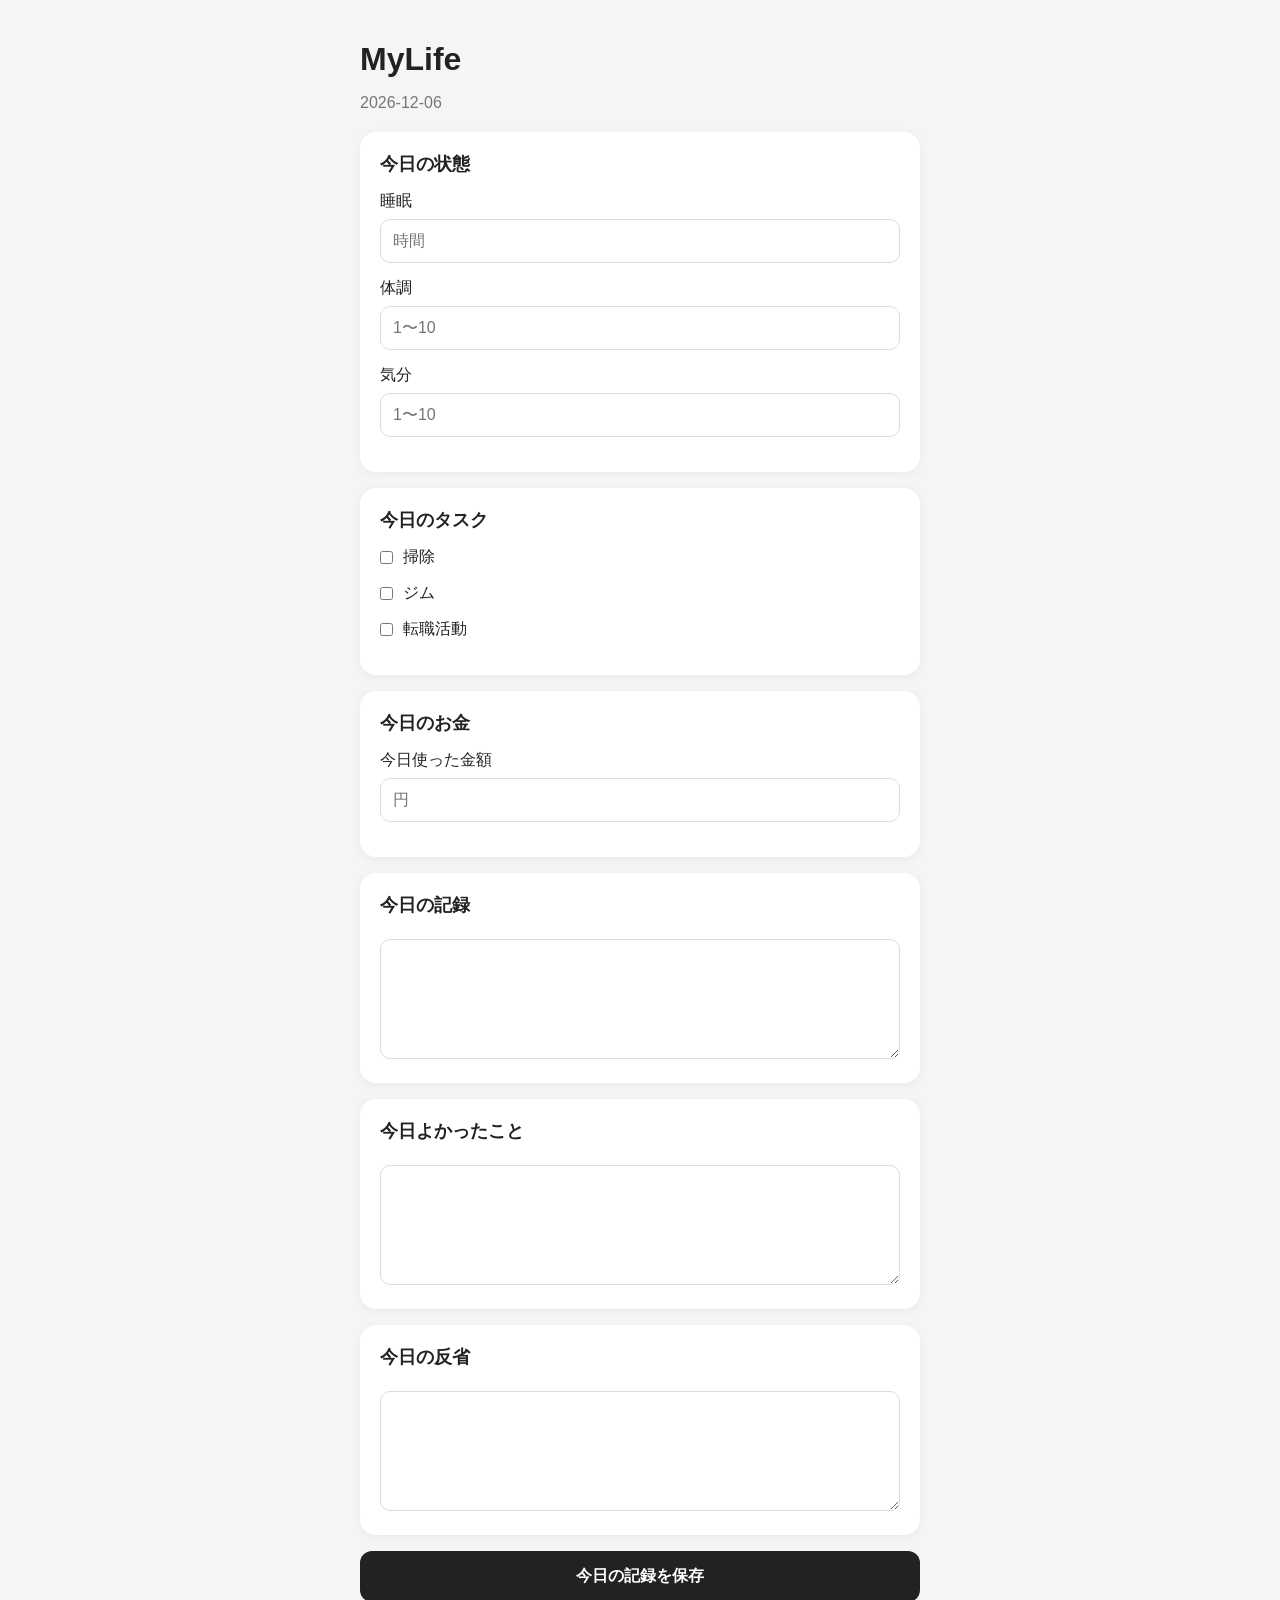
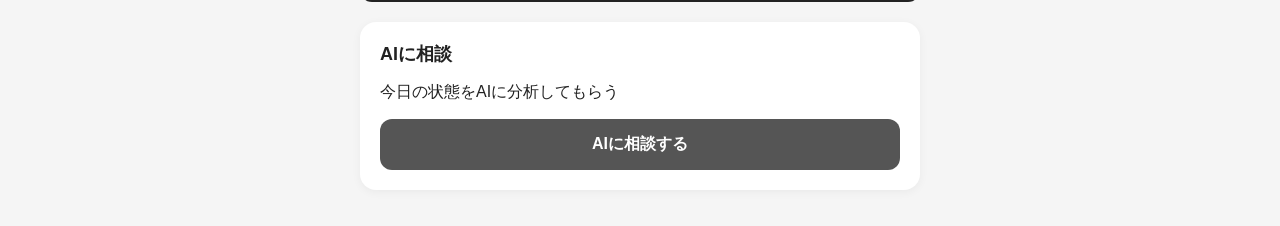
==== index.html @ cd532deb "Add MyLife mobile interface" ====
<!DOCTYPE html>
<html lang="ja">
<head>
    <meta charset="UTF-8">
    <meta name="viewport" content="width=device-width, initial-scale=1.0">

    <title>MyLife</title>

    <link rel="stylesheet" href="style.css">
</head>

<body>

<div class="app">

    <header>
        <h1>MyLife</h1>
        <p id="today"></p>
    </header>


    <!-- 今日の状態 -->

    <section class="card">

        <h2>今日の状態</h2>

        <label>
            睡眠
            <input type="number" id="sleep" placeholder="時間">
        </label>

        <label>
            体調
            <input type="number" id="condition" min="1" max="10" placeholder="1〜10">
        </label>

        <label>
            気分
            <input type="number" id="mood" min="1" max="10" placeholder="1〜10">
        </label>

    </section>


    <!-- 今日のタスク -->

    <section class="card">

        <h2>今日のタスク</h2>

        <div id="tasks">

            <label class="task">
                <input type="checkbox">
                <span>掃除</span>
            </label>

            <label class="task">
                <input type="checkbox">
                <span>ジム</span>
            </label>

            <label class="task">
                <input type="checkbox">
                <span>転職活動</span>
            </label>

        </div>

    </section>


    <!-- お金 -->

    <section class="card">

        <h2>今日のお金</h2>

        <label>
            今日使った金額
            <input type="number" id="money" placeholder="円">
        </label>

    </section>


    <!-- 日記 -->

    <section class="card">

        <h2>今日の記録</h2>

        <textarea
            id="diary"
            placeholder="今日あったこと、考えたことなど">
        </textarea>

    </section>


    <!-- 良かったこと -->

    <section class="card">

        <h2>今日よかったこと</h2>

        <textarea
            id="good"
            placeholder="今日よかったこと">
        </textarea>

    </section>


    <!-- 反省 -->

    <section class="card">

        <h2>今日の反省</h2>

        <textarea
            id="reflection"
            placeholder="改善したいこと">
        </textarea>

    </section>


    <button id="saveButton">
        今日の記録を保存
    </button>


    <section class="card ai-card">

        <h2>AIに相談</h2>

        <p>
            今日の状態をAIに分析してもらう
        </p>

        <button id="aiButton">
            AIに相談する
        </button>

    </section>

</div>


<script src="app.js"></script>

</body>
</html>
---- style.css ----
* {
    box-sizing: border-box;
}

body {
    margin: 0;
    font-family:
        -apple-system,
        BlinkMacSystemFont,
        "Segoe UI",
        sans-serif;

    background: #f5f5f5;
    color: #222;
}

.app {
    max-width: 600px;
    margin: auto;
    padding: 20px;
}

header {
    margin-bottom: 20px;
}

header h1 {
    margin-bottom: 5px;
}

header p {
    color: #777;
}

.card {
    background: white;
    border-radius: 16px;
    padding: 20px;
    margin-bottom: 16px;

    box-shadow:
        0 2px 10px rgba(0,0,0,0.05);
}

.card h2 {
    margin-top: 0;
    font-size: 18px;
}

label {
    display: block;
    margin-bottom: 15px;
}

input,
textarea {
    width: 100%;

    margin-top: 7px;

    padding: 12px;

    border: 1px solid #ddd;
    border-radius: 10px;

    font-size: 16px;
}

textarea {
    min-height: 120px;
    resize: vertical;
}

.task {
    display: flex;
    align-items: center;
    gap: 10px;
}

.task input {
    width: auto;
    margin: 0;
}

button {
    width: 100%;

    padding: 15px;

    border: none;
    border-radius: 12px;

    font-size: 16px;
    font-weight: bold;

    cursor: pointer;

    background: #222;
    color: white;
}

.ai-card {
    margin-top: 20px;
}

#aiButton {
    background: #555;
}
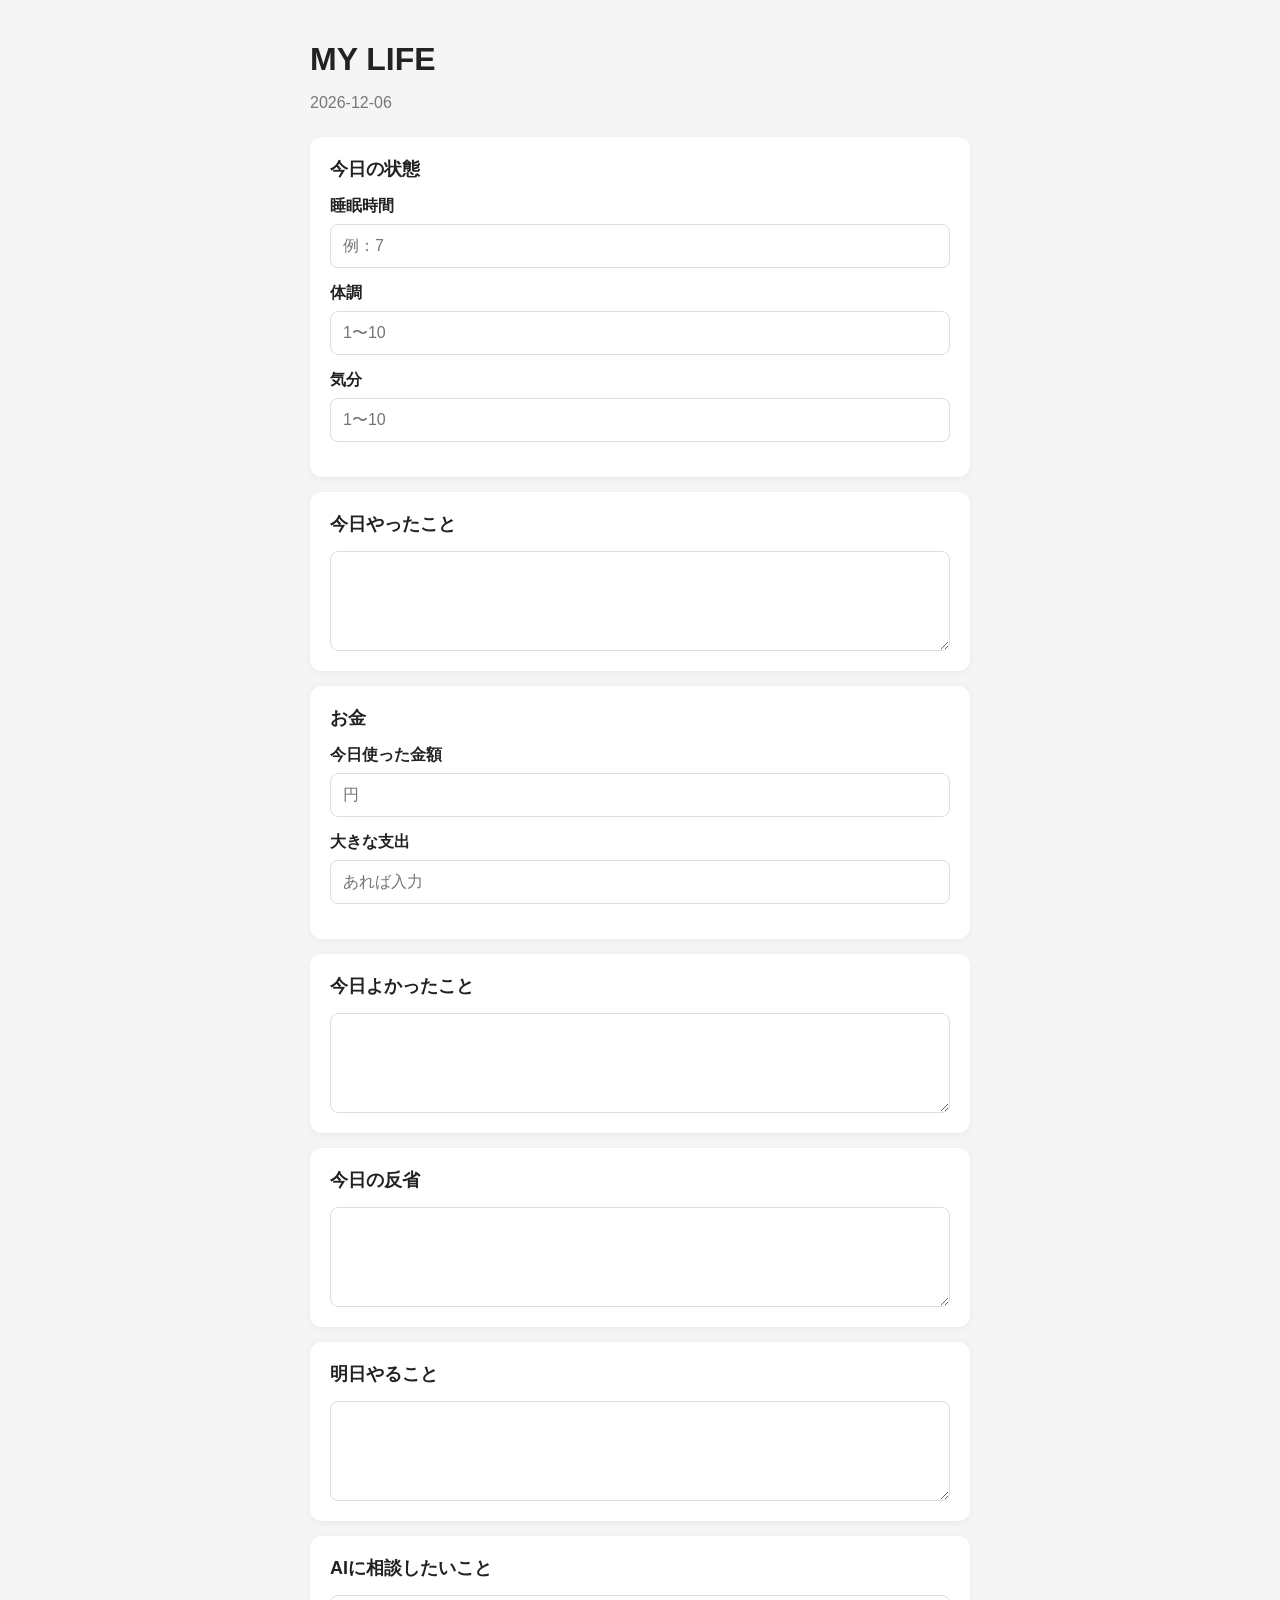
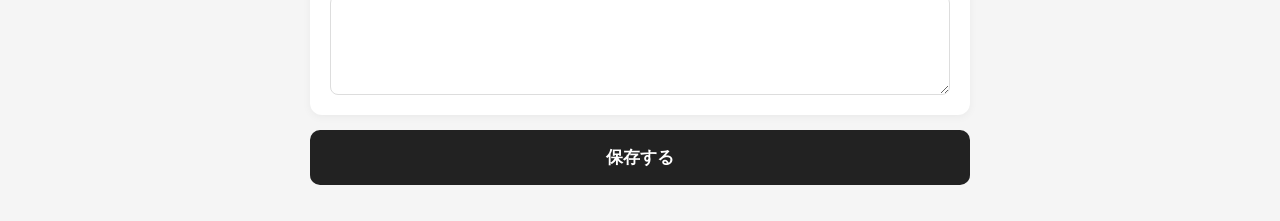
==== commit f4c83828: "Add MyLife mobile interface" ====
--- a/index.html
+++ b/index.html
@@ -4,152 +4,118 @@
     <meta charset="UTF-8">
     <meta name="viewport" content="width=device-width, initial-scale=1.0">
 
-    <title>MyLife</title>
+    <title>MY LIFE</title>
 
     <link rel="stylesheet" href="style.css">
 </head>
 
 <body>
 
-<div class="app">
+<div class="container">
 
     <header>
-        <h1>MyLife</h1>
+        <h1>MY LIFE</h1>
         <p id="today"></p>
     </header>
 
+    <main>
 
-    <!-- 今日の状態 -->
+        <section class="card">
+            <h2>今日の状態</h2>
 
-    <section class="card">
+            <label>
+                睡眠時間
+                <input type="number" id="sleep" min="0" max="24" step="0.5" placeholder="例：7">
+            </label>
 
-        <h2>今日の状態</h2>
+            <label>
+                体調
+                <input type="number" id="health" min="1" max="10" placeholder="1〜10">
+            </label>
 
-        <label>
-            睡眠
-            <input type="number" id="sleep" placeholder="時間">
-        </label>
-
-        <label>
-            体調
-            <input type="number" id="condition" min="1" max="10" placeholder="1〜10">
-        </label>
-
-        <label>
-            気分
-            <input type="number" id="mood" min="1" max="10" placeholder="1〜10">
-        </label>
-
-    </section>
+            <label>
+                気分
+                <input type="number" id="mood" min="1" max="10" placeholder="1〜10">
+            </label>
+        </section>
 
 
-    <!-- 今日のタスク -->
+        <section class="card">
+            <h2>今日やったこと</h2>
 
-    <section class="card">
+            <textarea
+                id="done"
+                placeholder="今日やったことを書いてください">
+            </textarea>
+        </section>
 
-        <h2>今日のタスク</h2>
 
-        <div id="tasks">
+        <section class="card">
+            <h2>お金</h2>
 
-            <label class="task">
-                <input type="checkbox">
-                <span>掃除</span>
+            <label>
+                今日使った金額
+                <input type="number" id="money" min="0" placeholder="円">
             </label>
 
-            <label class="task">
-                <input type="checkbox">
-                <span>ジム</span>
+            <label>
+                大きな支出
+                <input type="text" id="bigExpense" placeholder="あれば入力">
             </label>
-
-            <label class="task">
-                <input type="checkbox">
-                <span>転職活動</span>
-            </label>
-
-        </div>
-
-    </section>
+        </section>
 
 
-    <!-- お金 -->
+        <section class="card">
+            <h2>今日よかったこと</h2>
 
-    <section class="card">
-
-        <h2>今日のお金</h2>
-
-        <label>
-            今日使った金額
-            <input type="number" id="money" placeholder="円">
-        </label>
-
-    </section>
+            <textarea
+                id="good"
+                placeholder="今日よかったこと">
+            </textarea>
+        </section>
 
 
-    <!-- 日記 -->
+        <section class="card">
+            <h2>今日の反省</h2>
 
-    <section class="card">
-
-        <h2>今日の記録</h2>
-
-        <textarea
-            id="diary"
-            placeholder="今日あったこと、考えたことなど">
-        </textarea>
-
-    </section>
+            <textarea
+                id="reflection"
+                placeholder="今日の反省">
+            </textarea>
+        </section>
 
 
-    <!-- 良かったこと -->
+        <section class="card">
+            <h2>明日やること</h2>
 
-    <section class="card">
-
-        <h2>今日よかったこと</h2>
-
-        <textarea
-            id="good"
-            placeholder="今日よかったこと">
-        </textarea>
-
-    </section>
+            <textarea
+                id="tomorrow"
+                placeholder="明日やること">
+            </textarea>
+        </section>
 
 
-    <!-- 反省 -->
+        <section class="card">
+            <h2>AIに相談したいこと</h2>
 
-    <section class="card">
-
-        <h2>今日の反省</h2>
-
-        <textarea
-            id="reflection"
-            placeholder="改善したいこと">
-        </textarea>
-
-    </section>
+            <textarea
+                id="aiQuestion"
+                placeholder="AIに相談したいこと">
+            </textarea>
+        </section>
 
 
-    <button id="saveButton">
-        今日の記録を保存
-    </button>
-
-
-    <section class="card ai-card">
-
-        <h2>AIに相談</h2>
-
-        <p>
-            今日の状態をAIに分析してもらう
-        </p>
-
-        <button id="aiButton">
-            AIに相談する
+        <button id="saveButton">
+            保存する
         </button>
 
-    </section>
+        <p id="status"></p>
+
+    </main>
 
 </div>
 
-
-<script src="app.js"></script>
+<script src="script.js"></script>
 
 </body>
 </html>
--- a/style.css
+++ b/style.css
@@ -4,24 +4,20 @@
 
 body {
     margin: 0;
-    font-family:
-        -apple-system,
-        BlinkMacSystemFont,
-        "Segoe UI",
-        sans-serif;
-
+    font-family: -apple-system, BlinkMacSystemFont, "Segoe UI", sans-serif;
     background: #f5f5f5;
     color: #222;
 }
 
-.app {
-    max-width: 600px;
-    margin: auto;
+.container {
+    width: 100%;
+    max-width: 700px;
+    margin: 0 auto;
     padding: 20px;
 }
 
 header {
-    margin-bottom: 20px;
+    margin-bottom: 25px;
 }
 
 header h1 {
@@ -34,75 +30,59 @@
 
 .card {
     background: white;
-    border-radius: 16px;
+    border-radius: 12px;
     padding: 20px;
-    margin-bottom: 16px;
-
-    box-shadow:
-        0 2px 10px rgba(0,0,0,0.05);
+    margin-bottom: 15px;
+    box-shadow: 0 2px 8px rgba(0,0,0,0.05);
 }
 
 .card h2 {
+    font-size: 18px;
     margin-top: 0;
-    font-size: 18px;
+    margin-bottom: 15px;
 }
 
 label {
     display: block;
     margin-bottom: 15px;
+    font-weight: 600;
 }
 
 input,
 textarea {
+    display: block;
     width: 100%;
-
     margin-top: 7px;
-
     padding: 12px;
-
     border: 1px solid #ddd;
-    border-radius: 10px;
-
+    border-radius: 8px;
     font-size: 16px;
+    font-family: inherit;
 }
 
 textarea {
-    min-height: 120px;
+    min-height: 100px;
     resize: vertical;
-}
-
-.task {
-    display: flex;
-    align-items: center;
-    gap: 10px;
-}
-
-.task input {
-    width: auto;
-    margin: 0;
 }
 
 button {
     width: 100%;
-
-    padding: 15px;
-
+    padding: 16px;
     border: none;
-    border-radius: 12px;
-
-    font-size: 16px;
-    font-weight: bold;
-
-    cursor: pointer;
-
+    border-radius: 10px;
     background: #222;
     color: white;
+    font-size: 17px;
+    font-weight: bold;
+    cursor: pointer;
 }
 
-.ai-card {
-    margin-top: 20px;
+button:active {
+    transform: scale(0.98);
 }
 
-#aiButton {
-    background: #555;
+#status {
+    text-align: center;
+    margin-top: 15px;
+    font-weight: bold;
 }
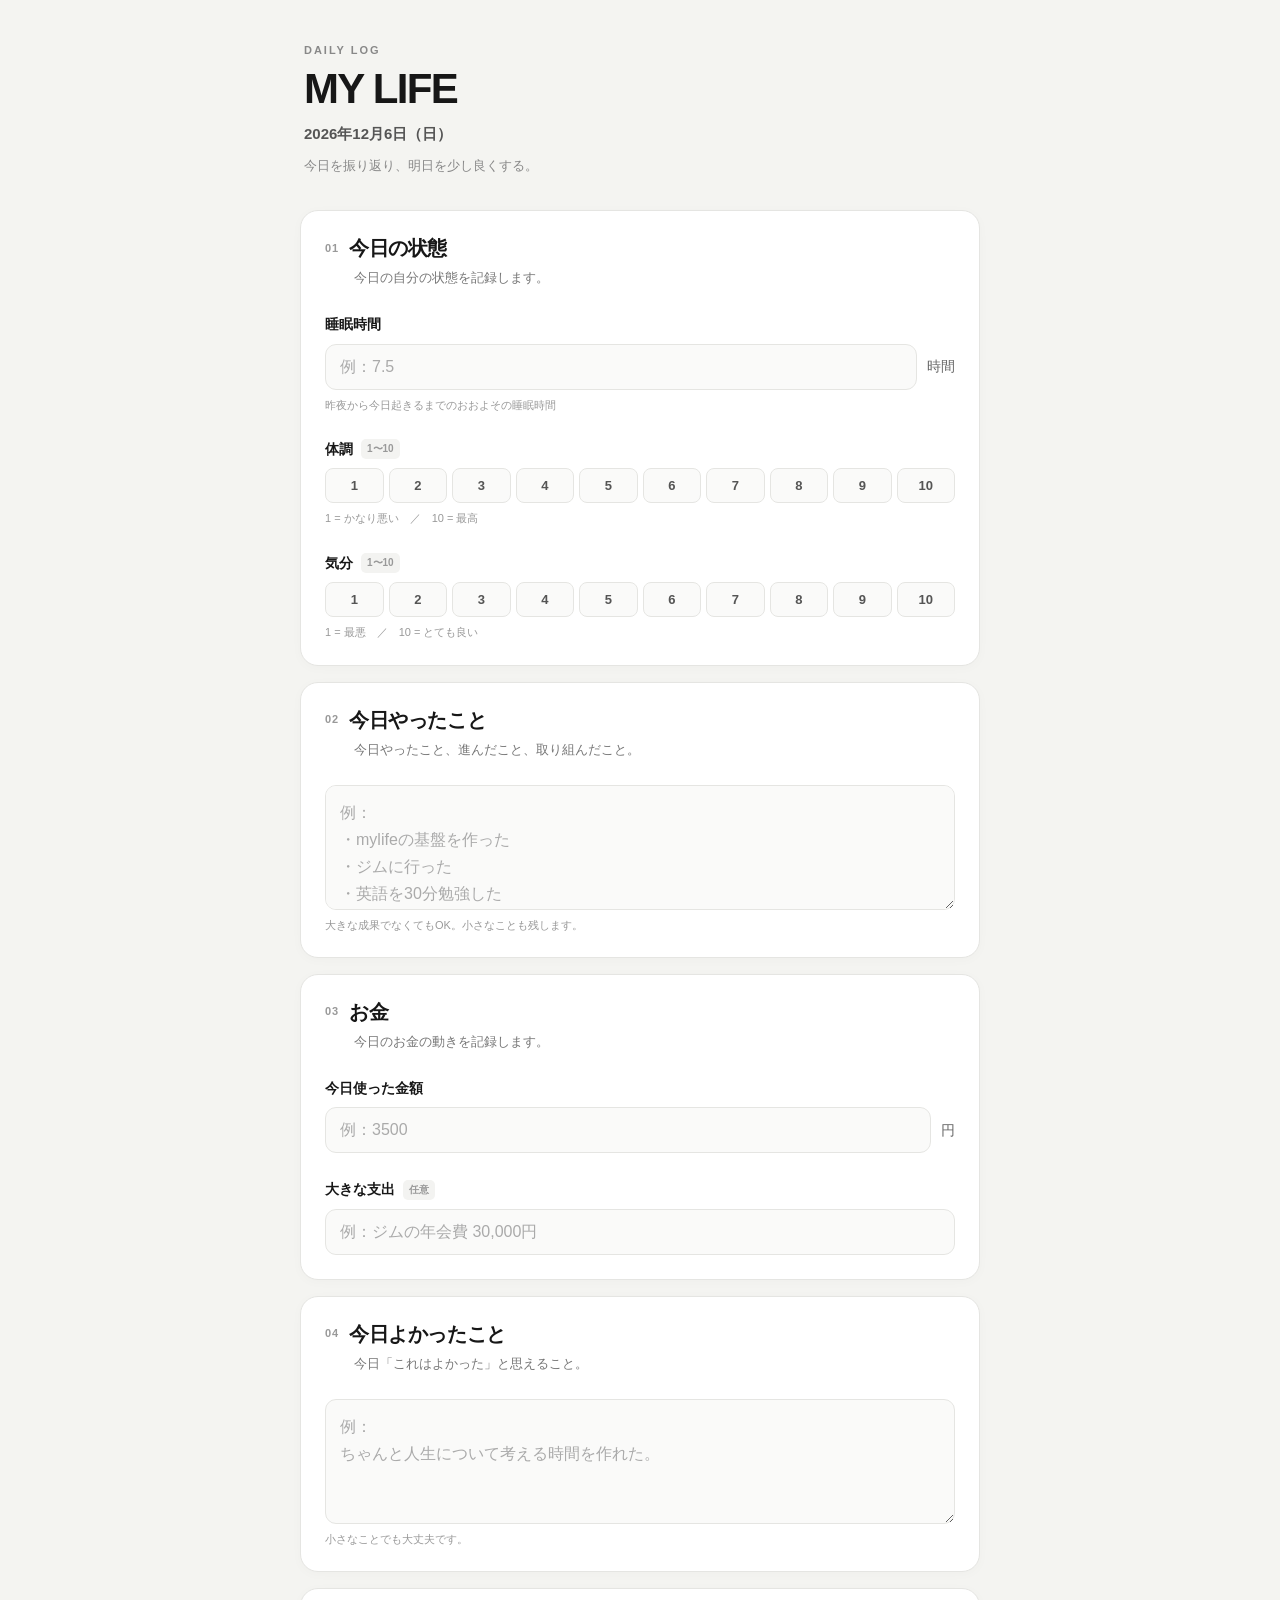
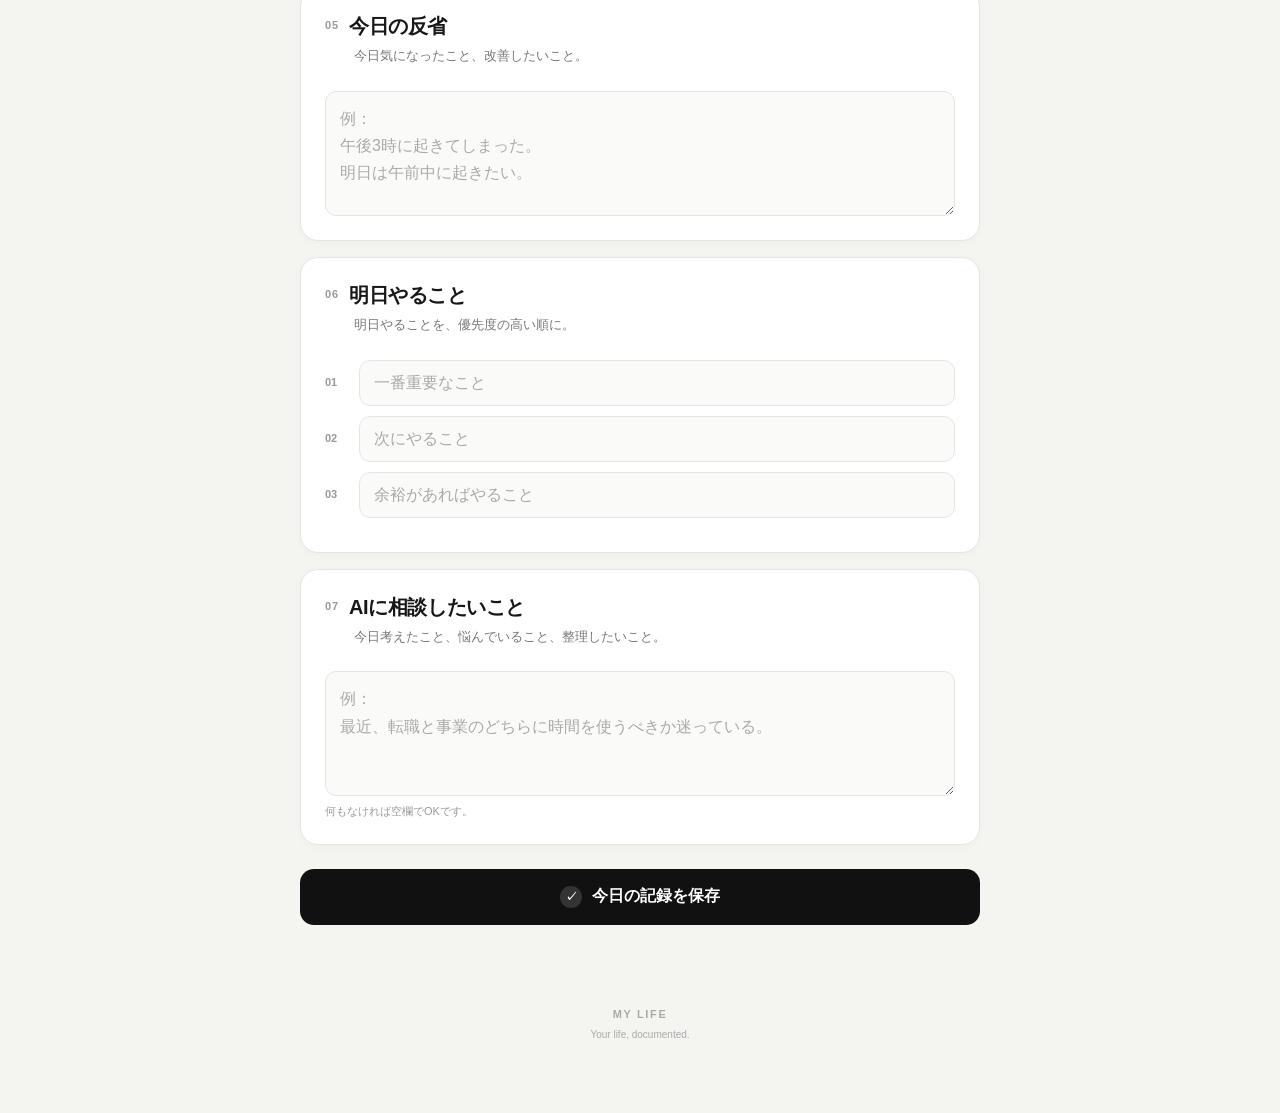
==== commit cef964e3: "mylife改善" ====
--- a/index.html
+++ b/index.html
@@ -4,6 +4,8 @@
     <meta charset="UTF-8">
     <meta name="viewport" content="width=device-width, initial-scale=1.0">
 
+    <meta name="theme-color" content="#111111">
+
     <title>MY LIFE</title>
 
     <link rel="stylesheet" href="style.css">
@@ -13,107 +15,402 @@
 
 <div class="container">
 
-    <header>
+    <!-- Header -->
+    <header class="hero">
+
+        <div class="hero-label">
+            DAILY LOG
+        </div>
+
         <h1>MY LIFE</h1>
+
         <p id="today"></p>
+
+        <p class="hero-description">
+            今日を振り返り、明日を少し良くする。
+        </p>
+
     </header>
 
+
     <main>
 
-        <section class="card">
-            <h2>今日の状態</h2>
-
-            <label>
-                睡眠時間
-                <input type="number" id="sleep" min="0" max="24" step="0.5" placeholder="例：7">
-            </label>
-
-            <label>
-                体調
-                <input type="number" id="health" min="1" max="10" placeholder="1〜10">
-            </label>
-
-            <label>
-                気分
-                <input type="number" id="mood" min="1" max="10" placeholder="1〜10">
-            </label>
-        </section>
-
-
-        <section class="card">
-            <h2>今日やったこと</h2>
+        <!-- 今日の状態 -->
+        <section class="card">
+
+            <div class="section-heading">
+                <div>
+                    <span class="section-number">01</span>
+                    <h2>今日の状態</h2>
+                </div>
+
+                <p>
+                    今日の自分の状態を記録します。
+                </p>
+            </div>
+
+
+            <!-- 睡眠 -->
+            <div class="field">
+
+                <label for="sleep">
+                    睡眠時間
+                </label>
+
+                <div class="input-with-unit">
+
+                    <input
+                        type="number"
+                        id="sleep"
+                        min="0"
+                        max="24"
+                        step="0.5"
+                        inputmode="decimal"
+                        placeholder="例：7.5"
+                    >
+
+                    <span>時間</span>
+
+                </div>
+
+                <p class="hint">
+                    昨夜から今日起きるまでのおおよその睡眠時間
+                </p>
+
+            </div>
+
+
+            <!-- 体調 -->
+            <div class="field">
+
+                <label>
+                    体調
+                    <span class="required">1〜10</span>
+                </label>
+
+                <div class="score-grid" id="healthScore">
+
+                    <button type="button" data-value="1">1</button>
+                    <button type="button" data-value="2">2</button>
+                    <button type="button" data-value="3">3</button>
+                    <button type="button" data-value="4">4</button>
+                    <button type="button" data-value="5">5</button>
+                    <button type="button" data-value="6">6</button>
+                    <button type="button" data-value="7">7</button>
+                    <button type="button" data-value="8">8</button>
+                    <button type="button" data-value="9">9</button>
+                    <button type="button" data-value="10">10</button>
+
+                </div>
+
+                <input type="hidden" id="health">
+
+                <p class="hint">
+                    1 = かなり悪い　／　10 = 最高
+                </p>
+
+            </div>
+
+
+            <!-- 気分 -->
+            <div class="field">
+
+                <label>
+                    気分
+                    <span class="required">1〜10</span>
+                </label>
+
+                <div class="score-grid" id="moodScore">
+
+                    <button type="button" data-value="1">1</button>
+                    <button type="button" data-value="2">2</button>
+                    <button type="button" data-value="3">3</button>
+                    <button type="button" data-value="4">4</button>
+                    <button type="button" data-value="5">5</button>
+                    <button type="button" data-value="6">6</button>
+                    <button type="button" data-value="7">7</button>
+                    <button type="button" data-value="8">8</button>
+                    <button type="button" data-value="9">9</button>
+                    <button type="button" data-value="10">10</button>
+
+                </div>
+
+                <input type="hidden" id="mood">
+
+                <p class="hint">
+                    1 = 最悪　／　10 = とても良い
+                </p>
+
+            </div>
+
+        </section>
+
+
+        <!-- 今日やったこと -->
+        <section class="card">
+
+            <div class="section-heading">
+
+                <div>
+                    <span class="section-number">02</span>
+                    <h2>今日やったこと</h2>
+                </div>
+
+                <p>
+                    今日やったこと、進んだこと、取り組んだこと。
+                </p>
+
+            </div>
 
             <textarea
                 id="done"
-                placeholder="今日やったことを書いてください">
-            </textarea>
-        </section>
-
-
-        <section class="card">
-            <h2>お金</h2>
-
-            <label>
-                今日使った金額
-                <input type="number" id="money" min="0" placeholder="円">
-            </label>
-
-            <label>
-                大きな支出
-                <input type="text" id="bigExpense" placeholder="あれば入力">
-            </label>
-        </section>
-
-
-        <section class="card">
-            <h2>今日よかったこと</h2>
+                placeholder="例：
+・mylifeの基盤を作った
+・ジムに行った
+・英語を30分勉強した"
+            ></textarea>
+
+            <p class="hint">
+                大きな成果でなくてもOK。小さなことも残します。
+            </p>
+
+        </section>
+
+
+        <!-- お金 -->
+        <section class="card">
+
+            <div class="section-heading">
+
+                <div>
+                    <span class="section-number">03</span>
+                    <h2>お金</h2>
+                </div>
+
+                <p>
+                    今日のお金の動きを記録します。
+                </p>
+
+            </div>
+
+
+            <div class="field">
+
+                <label for="money">
+                    今日使った金額
+                </label>
+
+                <div class="input-with-unit">
+
+                    <input
+                        type="number"
+                        id="money"
+                        min="0"
+                        inputmode="numeric"
+                        placeholder="例：3500"
+                    >
+
+                    <span>円</span>
+
+                </div>
+
+            </div>
+
+
+            <div class="field">
+
+                <label for="bigExpense">
+                    大きな支出
+                    <span class="optional">任意</span>
+                </label>
+
+                <input
+                    type="text"
+                    id="bigExpense"
+                    placeholder="例：ジムの年会費 30,000円"
+                >
+
+            </div>
+
+        </section>
+
+
+        <!-- 今日よかったこと -->
+        <section class="card">
+
+            <div class="section-heading">
+
+                <div>
+                    <span class="section-number">04</span>
+                    <h2>今日よかったこと</h2>
+                </div>
+
+                <p>
+                    今日「これはよかった」と思えること。
+                </p>
+
+            </div>
 
             <textarea
                 id="good"
-                placeholder="今日よかったこと">
-            </textarea>
-        </section>
-
-
-        <section class="card">
-            <h2>今日の反省</h2>
+                placeholder="例：
+ちゃんと人生について考える時間を作れた。
+"
+            ></textarea>
+
+            <p class="hint">
+                小さなことでも大丈夫です。
+            </p>
+
+        </section>
+
+
+        <!-- 今日の反省 -->
+        <section class="card">
+
+            <div class="section-heading">
+
+                <div>
+                    <span class="section-number">05</span>
+                    <h2>今日の反省</h2>
+                </div>
+
+                <p>
+                    今日気になったこと、改善したいこと。
+                </p>
+
+            </div>
 
             <textarea
                 id="reflection"
-                placeholder="今日の反省">
-            </textarea>
-        </section>
-
-
-        <section class="card">
-            <h2>明日やること</h2>
-
-            <textarea
-                id="tomorrow"
-                placeholder="明日やること">
-            </textarea>
-        </section>
-
-
-        <section class="card">
-            <h2>AIに相談したいこと</h2>
+                placeholder="例：
+午後3時に起きてしまった。
+明日は午前中に起きたい。
+"
+            ></textarea>
+
+        </section>
+
+
+        <!-- 明日やること -->
+        <section class="card">
+
+            <div class="section-heading">
+
+                <div>
+                    <span class="section-number">06</span>
+                    <h2>明日やること</h2>
+                </div>
+
+                <p>
+                    明日やることを、優先度の高い順に。
+                </p>
+
+            </div>
+
+            <div class="task-input">
+
+                <span>01</span>
+
+                <input
+                    type="text"
+                    id="tomorrow1"
+                    placeholder="一番重要なこと"
+                >
+
+            </div>
+
+            <div class="task-input">
+
+                <span>02</span>
+
+                <input
+                    type="text"
+                    id="tomorrow2"
+                    placeholder="次にやること"
+                >
+
+            </div>
+
+            <div class="task-input">
+
+                <span>03</span>
+
+                <input
+                    type="text"
+                    id="tomorrow3"
+                    placeholder="余裕があればやること"
+                >
+
+            </div>
+
+        </section>
+
+
+        <!-- AI -->
+        <section class="card">
+
+            <div class="section-heading">
+
+                <div>
+                    <span class="section-number">07</span>
+                    <h2>AIに相談したいこと</h2>
+                </div>
+
+                <p>
+                    今日考えたこと、悩んでいること、整理したいこと。
+                </p>
+
+            </div>
 
             <textarea
                 id="aiQuestion"
-                placeholder="AIに相談したいこと">
-            </textarea>
-        </section>
-
-
-        <button id="saveButton">
-            保存する
-        </button>
-
-        <p id="status"></p>
+                placeholder="例：
+最近、転職と事業のどちらに時間を使うべきか迷っている。
+"
+            ></textarea>
+
+            <p class="hint">
+                何もなければ空欄でOKです。
+            </p>
+
+        </section>
+
+
+        <!-- Save -->
+        <section class="save-area">
+
+            <button id="saveButton" class="save-button">
+
+                <span class="save-icon">✓</span>
+
+                <span>
+                    今日の記録を保存
+                </span>
+
+            </button>
+
+            <p id="status" class="status"></p>
+
+        </section>
 
     </main>
 
+
+    <footer>
+
+        <p>
+            MY LIFE
+        </p>
+
+        <span>
+            Your life, documented.
+        </span>
+
+    </footer>
+
 </div>
+
 
 <script src="script.js"></script>
 
--- a/style.css
+++ b/style.css
@@ -2,87 +2,587 @@
     box-sizing: border-box;
 }
 
+:root {
+    --bg: #f4f4f1;
+    --card: #ffffff;
+    --text: #171717;
+    --muted: #777;
+    --light: #999;
+    --border: #e5e5e2;
+    --accent: #111;
+    --success: #26734d;
+    --danger: #a33;
+}
+
 body {
     margin: 0;
-    font-family: -apple-system, BlinkMacSystemFont, "Segoe UI", sans-serif;
-    background: #f5f5f5;
-    color: #222;
-}
+    background: var(--bg);
+    color: var(--text);
+
+    font-family:
+        -apple-system,
+        BlinkMacSystemFont,
+        "Segoe UI",
+        "Hiragino Kaku Gothic ProN",
+        "Hiragino Sans",
+        "Yu Gothic",
+        Meiryo,
+        sans-serif;
+
+    line-height: 1.6;
+}
+
+
+/* =========================
+   Layout
+========================= */
 
 .container {
     width: 100%;
-    max-width: 700px;
+    max-width: 720px;
+
     margin: 0 auto;
-    padding: 20px;
-}
-
-header {
+
+    padding:
+        32px 20px
+        60px;
+}
+
+
+/* =========================
+   Header
+========================= */
+
+.hero {
+    padding:
+        10px 4px
+        34px;
+}
+
+.hero-label {
+    font-size: 11px;
+    font-weight: 700;
+
+    letter-spacing: 0.18em;
+
+    color: #888;
+
+    margin-bottom: 8px;
+}
+
+.hero h1 {
+    margin: 0;
+
+    font-size: 42px;
+    line-height: 1;
+
+    letter-spacing: -0.04em;
+}
+
+.hero #today {
+    margin:
+        12px 0 0;
+
+    font-size: 15px;
+    font-weight: 600;
+
+    color: #555;
+}
+
+.hero-description {
+    margin:
+        10px 0 0;
+
+    font-size: 13px;
+
+    color: #888;
+}
+
+
+/* =========================
+   Cards
+========================= */
+
+.card {
+    background: var(--card);
+
+    border: 1px solid var(--border);
+
+    border-radius: 18px;
+
+    padding: 24px;
+
+    margin-bottom: 16px;
+
+    box-shadow:
+        0 2px 12px
+        rgba(0, 0, 0, 0.025);
+}
+
+
+/* =========================
+   Section Heading
+========================= */
+
+.section-heading {
+    margin-bottom: 24px;
+}
+
+.section-heading > div {
+    display: flex;
+    align-items: center;
+    gap: 10px;
+}
+
+.section-number {
+    font-size: 11px;
+    font-weight: 700;
+
+    color: #999;
+
+    letter-spacing: 0.08em;
+}
+
+.section-heading h2 {
+    margin: 0;
+
+    font-size: 20px;
+    line-height: 1.3;
+
+    letter-spacing: -0.02em;
+}
+
+.section-heading p {
+    margin:
+        7px 0 0 29px;
+
+    color: var(--muted);
+
+    font-size: 13px;
+}
+
+
+/* =========================
+   Fields
+========================= */
+
+.field {
     margin-bottom: 25px;
 }
 
-header h1 {
-    margin-bottom: 5px;
-}
-
-header p {
-    color: #777;
-}
-
-.card {
-    background: white;
-    border-radius: 12px;
-    padding: 20px;
-    margin-bottom: 15px;
-    box-shadow: 0 2px 8px rgba(0,0,0,0.05);
-}
-
-.card h2 {
-    font-size: 18px;
-    margin-top: 0;
-    margin-bottom: 15px;
+.field:last-child {
+    margin-bottom: 0;
 }
 
 label {
-    display: block;
-    margin-bottom: 15px;
+    display: flex;
+    align-items: center;
+    gap: 8px;
+
+    margin-bottom: 8px;
+
+    font-size: 14px;
+    font-weight: 700;
+}
+
+.required,
+.optional {
+    font-size: 10px;
+
     font-weight: 600;
-}
+
+    color: #999;
+
+    background: #f3f3f1;
+
+    border-radius: 5px;
+
+    padding: 2px 6px;
+}
+
+
+/* =========================
+   Inputs
+========================= */
 
 input,
 textarea {
+    width: 100%;
+
+    border:
+        1px solid var(--border);
+
+    border-radius: 11px;
+
+    background: #fafaf9;
+
+    color: var(--text);
+
+    padding: 13px 14px;
+
+    font-family: inherit;
+
+    font-size: 16px;
+
+    outline: none;
+
+    transition:
+        border-color 0.15s,
+        background 0.15s,
+        box-shadow 0.15s;
+}
+
+input:focus,
+textarea:focus {
+    border-color: #999;
+
+    background: #fff;
+
+    box-shadow:
+        0 0 0 3px
+        rgba(0, 0, 0, 0.04);
+}
+
+input::placeholder,
+textarea::placeholder {
+    color: #aaa;
+}
+
+textarea {
     display: block;
+
+    min-height: 125px;
+
+    resize: vertical;
+
+    line-height: 1.7;
+}
+
+
+/* =========================
+   Unit Input
+========================= */
+
+.input-with-unit {
+    display: flex;
+
+    align-items: center;
+
+    gap: 10px;
+}
+
+.input-with-unit input {
+    flex: 1;
+}
+
+.input-with-unit span {
+    color: #666;
+
+    font-size: 14px;
+
+    white-space: nowrap;
+}
+
+
+/* =========================
+   Hint
+========================= */
+
+.hint {
+    margin:
+        7px 0 0;
+
+    color: var(--light);
+
+    font-size: 11px;
+
+    line-height: 1.5;
+}
+
+
+/* =========================
+   Score
+========================= */
+
+.score-grid {
+    display: grid;
+
+    grid-template-columns:
+        repeat(10, 1fr);
+
+    gap: 5px;
+}
+
+.score-grid button {
     width: 100%;
-    margin-top: 7px;
-    padding: 12px;
-    border: 1px solid #ddd;
+
+    padding: 9px 0;
+
+    border:
+        1px solid var(--border);
+
     border-radius: 8px;
+
+    background: #fafaf9;
+
+    color: #555;
+
+    font-size: 13px;
+
+    font-weight: 600;
+
+    cursor: pointer;
+
+    transition:
+        all 0.15s;
+}
+
+.score-grid button:hover {
+    border-color: #aaa;
+}
+
+.score-grid button.selected {
+    background: #111;
+
+    color: white;
+
+    border-color: #111;
+}
+
+
+/* =========================
+   Task List
+========================= */
+
+.task-input {
+    display: flex;
+
+    align-items: center;
+
+    gap: 10px;
+
+    margin-bottom: 10px;
+}
+
+.task-input > span {
+    width: 24px;
+
+    color: #999;
+
+    font-size: 11px;
+
+    font-weight: 700;
+}
+
+.task-input input {
+    flex: 1;
+}
+
+
+/* =========================
+   Save
+========================= */
+
+.save-area {
+    padding:
+        8px 0
+        20px;
+}
+
+.save-button {
+    display: flex;
+
+    align-items: center;
+    justify-content: center;
+
+    gap: 10px;
+
+    width: 100%;
+
+    border: none;
+
+    border-radius: 14px;
+
+    padding: 17px;
+
+    background: #111;
+
+    color: white;
+
+    font-family: inherit;
+
     font-size: 16px;
-    font-family: inherit;
-}
-
-textarea {
-    min-height: 100px;
-    resize: vertical;
-}
-
-button {
-    width: 100%;
-    padding: 16px;
-    border: none;
-    border-radius: 10px;
-    background: #222;
-    color: white;
-    font-size: 17px;
-    font-weight: bold;
+
+    font-weight: 700;
+
     cursor: pointer;
-}
-
-button:active {
+
+    transition:
+        transform 0.15s,
+        opacity 0.15s;
+}
+
+.save-button:hover {
+    opacity: 0.9;
+}
+
+.save-button:active {
     transform: scale(0.98);
 }
 
-#status {
+.save-button:disabled {
+    opacity: 0.5;
+
+    cursor: wait;
+}
+
+.save-icon {
+    display: inline-flex;
+
+    align-items: center;
+    justify-content: center;
+
+    width: 22px;
+    height: 22px;
+
+    border-radius: 50%;
+
+    background: rgba(255,255,255,0.15);
+
+    font-size: 12px;
+}
+
+
+/* =========================
+   Status
+========================= */
+
+.status {
+    min-height: 24px;
+
+    margin:
+        12px 0 0;
+
     text-align: center;
-    margin-top: 15px;
-    font-weight: bold;
+
+    font-size: 13px;
+
+    font-weight: 600;
+
+    color: #777;
+}
+
+.status.success {
+    color: var(--success);
+}
+
+.status.error {
+    color: var(--danger);
+}
+
+
+/* =========================
+   Footer
+========================= */
+
+footer {
+    text-align: center;
+
+    padding:
+        25px 0
+        10px;
+
+    color: #aaa;
+}
+
+footer p {
+    margin: 0;
+
+    font-size: 11px;
+
+    font-weight: 700;
+
+    letter-spacing: 0.15em;
+}
+
+footer span {
+    display: block;
+
+    margin-top: 3px;
+
+    font-size: 10px;
+}
+
+
+/* =========================
+   Mobile
+========================= */
+
+@media (max-width: 600px) {
+
+    .container {
+        padding:
+            20px 14px
+            45px;
+    }
+
+    .hero {
+        padding:
+            10px 4px
+            26px;
+    }
+
+    .hero h1 {
+        font-size: 36px;
+    }
+
+    .card {
+        padding: 20px 17px;
+
+        border-radius: 16px;
+    }
+
+    .section-heading h2 {
+        font-size: 18px;
+    }
+
+    .section-heading p {
+        margin-left: 27px;
+    }
+
+    .score-grid {
+        gap: 4px;
+    }
+
+    .score-grid button {
+        padding: 9px 0;
+
+        font-size: 12px;
+    }
+
+    textarea {
+        min-height: 115px;
+    }
+}
+
+
+/* =========================
+   Very Small Phones
+========================= */
+
+@media (max-width: 380px) {
+
+    .container {
+        padding-left: 10px;
+        padding-right: 10px;
+    }
+
+    .card {
+        padding:
+            18px 14px;
+    }
+
+    .score-grid button {
+        font-size: 11px;
+    }
 }
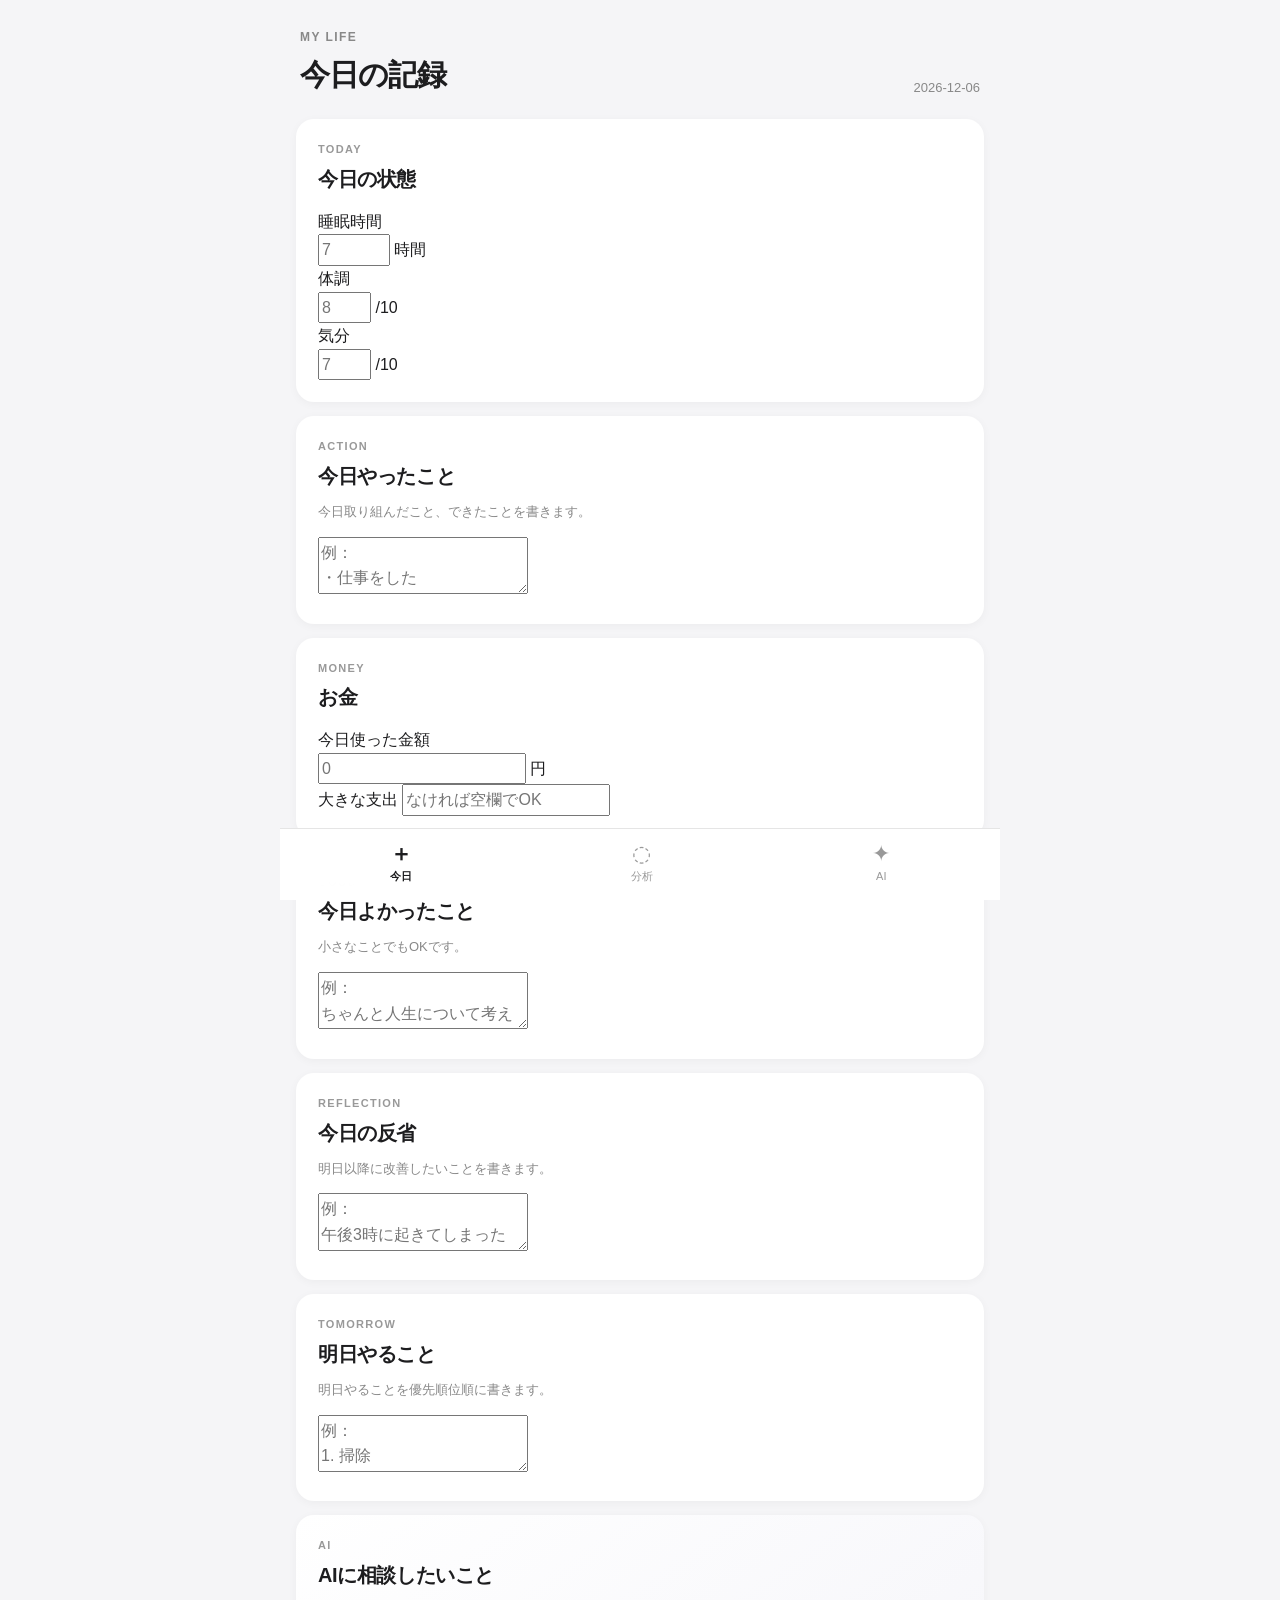
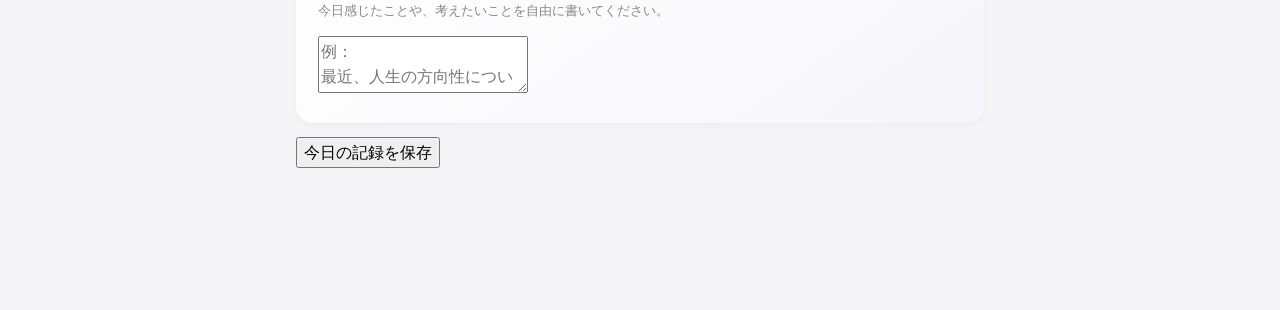
==== commit 19d32e10: "index修正" ====
--- a/index.html
+++ b/index.html
@@ -1,10 +1,10 @@
 <!DOCTYPE html>
 <html lang="ja">
+
 <head>
     <meta charset="UTF-8">
-    <meta name="viewport" content="width=device-width, initial-scale=1.0">
-
-    <meta name="theme-color" content="#111111">
+    <meta name="viewport"
+          content="width=device-width, initial-scale=1.0">
 
     <title>MY LIFE</title>
 
@@ -13,133 +13,117 @@
 
 <body>
 
-<div class="container">
-
-    <!-- Header -->
-    <header class="hero">
-
-        <div class="hero-label">
-            DAILY LOG
+<div class="app">
+
+    <!-- ==================== -->
+    <!-- HEADER -->
+    <!-- ==================== -->
+
+    <header class="app-header">
+
+        <div>
+            <p class="eyebrow">MY LIFE</p>
+            <h1>今日の記録</h1>
         </div>
 
-        <h1>MY LIFE</h1>
-
-        <p id="today"></p>
-
-        <p class="hero-description">
-            今日を振り返り、明日を少し良くする。
-        </p>
+        <div class="today">
+            <span id="today"></span>
+        </div>
 
     </header>
 
 
-    <main>
+    <!-- ==================== -->
+    <!-- MAIN -->
+    <!-- ==================== -->
+
+    <main class="main-content">
+
 
         <!-- 今日の状態 -->
-        <section class="card">
-
-            <div class="section-heading">
-                <div>
-                    <span class="section-number">01</span>
+
+        <section class="card">
+
+            <div class="section-header">
+
+                <div>
+                    <p class="section-label">TODAY</p>
                     <h2>今日の状態</h2>
                 </div>
 
-                <p>
-                    今日の自分の状態を記録します。
-                </p>
-            </div>
-
-
-            <!-- 睡眠 -->
-            <div class="field">
-
-                <label for="sleep">
-                    睡眠時間
-                </label>
-
-                <div class="input-with-unit">
-
-                    <input
-                        type="number"
-                        id="sleep"
-                        min="0"
-                        max="24"
-                        step="0.5"
-                        inputmode="decimal"
-                        placeholder="例：7.5"
-                    >
-
-                    <span>時間</span>
-
-                </div>
-
-                <p class="hint">
-                    昨夜から今日起きるまでのおおよその睡眠時間
-                </p>
-
-            </div>
-
-
-            <!-- 体調 -->
-            <div class="field">
-
-                <label>
-                    体調
-                    <span class="required">1〜10</span>
-                </label>
-
-                <div class="score-grid" id="healthScore">
-
-                    <button type="button" data-value="1">1</button>
-                    <button type="button" data-value="2">2</button>
-                    <button type="button" data-value="3">3</button>
-                    <button type="button" data-value="4">4</button>
-                    <button type="button" data-value="5">5</button>
-                    <button type="button" data-value="6">6</button>
-                    <button type="button" data-value="7">7</button>
-                    <button type="button" data-value="8">8</button>
-                    <button type="button" data-value="9">9</button>
-                    <button type="button" data-value="10">10</button>
-
-                </div>
-
-                <input type="hidden" id="health">
-
-                <p class="hint">
-                    1 = かなり悪い　／　10 = 最高
-                </p>
-
-            </div>
-
-
-            <!-- 気分 -->
-            <div class="field">
-
-                <label>
-                    気分
-                    <span class="required">1〜10</span>
-                </label>
-
-                <div class="score-grid" id="moodScore">
-
-                    <button type="button" data-value="1">1</button>
-                    <button type="button" data-value="2">2</button>
-                    <button type="button" data-value="3">3</button>
-                    <button type="button" data-value="4">4</button>
-                    <button type="button" data-value="5">5</button>
-                    <button type="button" data-value="6">6</button>
-                    <button type="button" data-value="7">7</button>
-                    <button type="button" data-value="8">8</button>
-                    <button type="button" data-value="9">9</button>
-                    <button type="button" data-value="10">10</button>
-
-                </div>
-
-                <input type="hidden" id="mood">
-
-                <p class="hint">
-                    1 = 最悪　／　10 = とても良い
-                </p>
+            </div>
+
+
+            <div class="metrics">
+
+                <div class="metric">
+
+                    <label for="sleep">
+                        睡眠時間
+                    </label>
+
+                    <div class="input-with-unit">
+
+                        <input
+                            type="number"
+                            id="sleep"
+                            min="0"
+                            max="24"
+                            step="0.5"
+                            placeholder="7"
+                        >
+
+                        <span>時間</span>
+
+                    </div>
+
+                </div>
+
+
+                <div class="metric">
+
+                    <label for="health">
+                        体調
+                    </label>
+
+                    <div class="input-with-unit">
+
+                        <input
+                            type="number"
+                            id="health"
+                            min="1"
+                            max="10"
+                            placeholder="8"
+                        >
+
+                        <span>/10</span>
+
+                    </div>
+
+                </div>
+
+
+                <div class="metric">
+
+                    <label for="mood">
+                        気分
+                    </label>
+
+                    <div class="input-with-unit">
+
+                        <input
+                            type="number"
+                            id="mood"
+                            min="1"
+                            max="10"
+                            placeholder="7"
+                        >
+
+                        <span>/10</span>
+
+                    </div>
+
+                </div>
 
             </div>
 
@@ -147,54 +131,60 @@
 
 
         <!-- 今日やったこと -->
-        <section class="card">
-
-            <div class="section-heading">
-
-                <div>
-                    <span class="section-number">02</span>
+
+        <section class="card">
+
+            <div class="section-header">
+
+                <div>
+
+                    <p class="section-label">
+                        ACTION
+                    </p>
+
                     <h2>今日やったこと</h2>
-                </div>
-
-                <p>
-                    今日やったこと、進んだこと、取り組んだこと。
-                </p>
-
-            </div>
+
+                </div>
+
+            </div>
+
+
+            <p class="description">
+                今日取り組んだこと、できたことを書きます。
+            </p>
+
 
             <textarea
                 id="done"
                 placeholder="例：
-・mylifeの基盤を作った
+・仕事をした
 ・ジムに行った
-・英語を30分勉強した"
+・人生について考えた"
             ></textarea>
 
-            <p class="hint">
-                大きな成果でなくてもOK。小さなことも残します。
-            </p>
-
         </section>
 
 
         <!-- お金 -->
-        <section class="card">
-
-            <div class="section-heading">
-
-                <div>
-                    <span class="section-number">03</span>
+
+        <section class="card">
+
+            <div class="section-header">
+
+                <div>
+
+                    <p class="section-label">
+                        MONEY
+                    </p>
+
                     <h2>お金</h2>
-                </div>
-
-                <p>
-                    今日のお金の動きを記録します。
-                </p>
-
-            </div>
-
-
-            <div class="field">
+
+                </div>
+
+            </div>
+
+
+            <div class="form-group">
 
                 <label for="money">
                     今日使った金額
@@ -206,8 +196,7 @@
                         type="number"
                         id="money"
                         min="0"
-                        inputmode="numeric"
-                        placeholder="例：3500"
+                        placeholder="0"
                     >
 
                     <span>円</span>
@@ -217,17 +206,16 @@
             </div>
 
 
-            <div class="field">
+            <div class="form-group">
 
                 <label for="bigExpense">
                     大きな支出
-                    <span class="optional">任意</span>
                 </label>
 
                 <input
                     type="text"
                     id="bigExpense"
-                    placeholder="例：ジムの年会費 30,000円"
+                    placeholder="なければ空欄でOK"
                 >
 
             </div>
@@ -235,179 +223,201 @@
         </section>
 
 
-        <!-- 今日よかったこと -->
-        <section class="card">
-
-            <div class="section-heading">
-
-                <div>
-                    <span class="section-number">04</span>
+        <!-- よかったこと -->
+
+        <section class="card">
+
+            <div class="section-header">
+
+                <div>
+
+                    <p class="section-label">
+                        GOOD
+                    </p>
+
                     <h2>今日よかったこと</h2>
-                </div>
-
-                <p>
-                    今日「これはよかった」と思えること。
-                </p>
-
-            </div>
+
+                </div>
+
+            </div>
+
+
+            <p class="description">
+                小さなことでもOKです。
+            </p>
+
 
             <textarea
                 id="good"
                 placeholder="例：
-ちゃんと人生について考える時間を作れた。
-"
+ちゃんと人生について考えられた"
             ></textarea>
 
-            <p class="hint">
-                小さなことでも大丈夫です。
+        </section>
+
+
+        <!-- 反省 -->
+
+        <section class="card">
+
+            <div class="section-header">
+
+                <div>
+
+                    <p class="section-label">
+                        REFLECTION
+                    </p>
+
+                    <h2>今日の反省</h2>
+
+                </div>
+
+            </div>
+
+
+            <p class="description">
+                明日以降に改善したいことを書きます。
             </p>
 
-        </section>
-
-
-        <!-- 今日の反省 -->
-        <section class="card">
-
-            <div class="section-heading">
-
-                <div>
-                    <span class="section-number">05</span>
-                    <h2>今日の反省</h2>
-                </div>
-
-                <p>
-                    今日気になったこと、改善したいこと。
-                </p>
-
-            </div>
 
             <textarea
                 id="reflection"
                 placeholder="例：
-午後3時に起きてしまった。
-明日は午前中に起きたい。
-"
+午後3時に起きてしまった"
             ></textarea>
 
         </section>
 
 
-        <!-- 明日やること -->
-        <section class="card">
-
-            <div class="section-heading">
-
-                <div>
-                    <span class="section-number">06</span>
+        <!-- 明日 -->
+
+        <section class="card">
+
+            <div class="section-header">
+
+                <div>
+
+                    <p class="section-label">
+                        TOMORROW
+                    </p>
+
                     <h2>明日やること</h2>
-                </div>
-
-                <p>
-                    明日やることを、優先度の高い順に。
-                </p>
-
-            </div>
-
-            <div class="task-input">
-
-                <span>01</span>
-
-                <input
-                    type="text"
-                    id="tomorrow1"
-                    placeholder="一番重要なこと"
-                >
-
-            </div>
-
-            <div class="task-input">
-
-                <span>02</span>
-
-                <input
-                    type="text"
-                    id="tomorrow2"
-                    placeholder="次にやること"
-                >
-
-            </div>
-
-            <div class="task-input">
-
-                <span>03</span>
-
-                <input
-                    type="text"
-                    id="tomorrow3"
-                    placeholder="余裕があればやること"
-                >
-
-            </div>
+
+                </div>
+
+            </div>
+
+
+            <p class="description">
+                明日やることを優先順位順に書きます。
+            </p>
+
+
+            <textarea
+                id="tomorrow"
+                placeholder="例：
+1. 掃除
+2. ジム
+3. 仕事"
+            ></textarea>
 
         </section>
 
 
         <!-- AI -->
-        <section class="card">
-
-            <div class="section-heading">
-
-                <div>
-                    <span class="section-number">07</span>
+
+        <section class="card ai-card">
+
+            <div class="section-header">
+
+                <div>
+
+                    <p class="section-label">
+                        AI
+                    </p>
+
                     <h2>AIに相談したいこと</h2>
-                </div>
-
-                <p>
-                    今日考えたこと、悩んでいること、整理したいこと。
-                </p>
-
-            </div>
+
+                </div>
+
+            </div>
+
+
+            <p class="description">
+                今日感じたことや、考えたいことを自由に書いてください。
+            </p>
+
 
             <textarea
                 id="aiQuestion"
                 placeholder="例：
-最近、転職と事業のどちらに時間を使うべきか迷っている。
-"
+最近、人生の方向性について迷っている。"
             ></textarea>
 
-            <p class="hint">
-                何もなければ空欄でOKです。
-            </p>
-
-        </section>
-
-
-        <!-- Save -->
-        <section class="save-area">
-
-            <button id="saveButton" class="save-button">
-
-                <span class="save-icon">✓</span>
-
-                <span>
-                    今日の記録を保存
-                </span>
-
+        </section>
+
+
+        <!-- 保存 -->
+
+        <section class="save-section">
+
+            <button
+                id="saveButton"
+                class="save-button"
+            >
+                今日の記録を保存
             </button>
 
-            <p id="status" class="status"></p>
-
-        </section>
+            <p
+                id="status"
+                class="status"
+            ></p>
+
+        </section>
+
 
     </main>
 
 
-    <footer>
-
-        <p>
-            MY LIFE
-        </p>
-
-        <span>
-            Your life, documented.
-        </span>
-
-    </footer>
+    <!-- ==================== -->
+    <!-- BOTTOM NAV -->
+    <!-- ==================== -->
+
+    <nav class="bottom-nav">
+
+        <a
+            href="index.html"
+            class="nav-item active"
+        >
+
+            <span class="nav-icon">＋</span>
+            <span>今日</span>
+
+        </a>
+
+
+        <a
+            href="analysis.html"
+            class="nav-item"
+        >
+
+            <span class="nav-icon">◌</span>
+            <span>分析</span>
+
+        </a>
+
+
+        <a
+            href="ai.html"
+            class="nav-item"
+        >
+
+            <span class="nav-icon">✦</span>
+            <span>AI</span>
+
+        </a>
+
+    </nav>
 
 </div>
 
@@ -415,4 +425,5 @@
 <script src="script.js"></script>
 
 </body>
+
 </html>
--- a/style.css
+++ b/style.css
@@ -2,587 +2,740 @@
     box-sizing: border-box;
 }
 
-:root {
-    --bg: #f4f4f1;
-    --card: #ffffff;
-    --text: #171717;
-    --muted: #777;
-    --light: #999;
-    --border: #e5e5e2;
-    --accent: #111;
-    --success: #26734d;
-    --danger: #a33;
-}
+
+html {
+    background: #f5f5f7;
+}
+
 
 body {
+
     margin: 0;
-    background: var(--bg);
-    color: var(--text);
 
     font-family:
         -apple-system,
         BlinkMacSystemFont,
         "Segoe UI",
-        "Hiragino Kaku Gothic ProN",
-        "Hiragino Sans",
-        "Yu Gothic",
-        Meiryo,
         sans-serif;
 
+    background: #f5f5f7;
+
+    color: #1d1d1f;
+
     line-height: 1.6;
-}
-
-
-/* =========================
-   Layout
-========================= */
-
-.container {
-    width: 100%;
-    max-width: 720px;
-
-    margin: 0 auto;
-
-    padding:
-        32px 20px
-        60px;
-}
-
-
-/* =========================
-   Header
-========================= */
-
-.hero {
-    padding:
-        10px 4px
-        34px;
-}
-
-.hero-label {
-    font-size: 11px;
-    font-weight: 700;
-
-    letter-spacing: 0.18em;
-
-    color: #888;
-
-    margin-bottom: 8px;
-}
-
-.hero h1 {
-    margin: 0;
-
-    font-size: 42px;
-    line-height: 1;
-
-    letter-spacing: -0.04em;
-}
-
-.hero #today {
-    margin:
-        12px 0 0;
-
-    font-size: 15px;
-    font-weight: 600;
-
-    color: #555;
-}
-
-.hero-description {
-    margin:
-        10px 0 0;
-
-    font-size: 13px;
-
-    color: #888;
-}
-
-
-/* =========================
-   Cards
-========================= */
-
-.card {
-    background: var(--card);
-
-    border: 1px solid var(--border);
-
-    border-radius: 18px;
-
-    padding: 24px;
-
-    margin-bottom: 16px;
-
-    box-shadow:
-        0 2px 12px
-        rgba(0, 0, 0, 0.025);
-}
-
-
-/* =========================
-   Section Heading
-========================= */
-
-.section-heading {
-    margin-bottom: 24px;
-}
-
-.section-heading > div {
-    display: flex;
-    align-items: center;
-    gap: 10px;
-}
-
-.section-number {
-    font-size: 11px;
-    font-weight: 700;
-
-    color: #999;
-
-    letter-spacing: 0.08em;
-}
-
-.section-heading h2 {
-    margin: 0;
-
-    font-size: 20px;
-    line-height: 1.3;
-
-    letter-spacing: -0.02em;
-}
-
-.section-heading p {
-    margin:
-        7px 0 0 29px;
-
-    color: var(--muted);
-
-    font-size: 13px;
-}
-
-
-/* =========================
-   Fields
-========================= */
-
-.field {
-    margin-bottom: 25px;
-}
-
-.field:last-child {
-    margin-bottom: 0;
-}
-
-label {
-    display: flex;
-    align-items: center;
-    gap: 8px;
-
-    margin-bottom: 8px;
-
-    font-size: 14px;
-    font-weight: 700;
-}
-
-.required,
-.optional {
-    font-size: 10px;
-
-    font-weight: 600;
-
-    color: #999;
-
-    background: #f3f3f1;
-
-    border-radius: 5px;
-
-    padding: 2px 6px;
-}
-
-
-/* =========================
-   Inputs
-========================= */
-
+
+}
+
+
+button,
 input,
 textarea {
+    font: inherit;
+}
+
+
+.app {
+
     width: 100%;
 
-    border:
-        1px solid var(--border);
-
-    border-radius: 11px;
-
-    background: #fafaf9;
-
-    color: var(--text);
-
-    padding: 13px 14px;
-
-    font-family: inherit;
-
-    font-size: 16px;
-
-    outline: none;
-
-    transition:
-        border-color 0.15s,
-        background 0.15s,
-        box-shadow 0.15s;
-}
-
-input:focus,
-textarea:focus {
-    border-color: #999;
+    max-width: 720px;
+
+    margin: 0 auto;
+
+    padding-bottom: 100px;
+
+}
+
+
+/* =========================
+   HEADER
+========================= */
+
+.app-header {
+
+    padding: 28px 20px 20px;
+
+    display: flex;
+
+    justify-content: space-between;
+
+    align-items: flex-end;
+
+}
+
+
+.eyebrow {
+
+    margin: 0 0 4px;
+
+    font-size: 12px;
+
+    font-weight: 700;
+
+    letter-spacing: 0.12em;
+
+    color: #888;
+
+}
+
+
+.app-header h1 {
+
+    margin: 0;
+
+    font-size: 30px;
+
+    letter-spacing: -0.03em;
+
+}
+
+
+.today {
+
+    font-size: 13px;
+
+    color: #888;
+
+}
+
+
+/* =========================
+   MAIN
+========================= */
+
+.main-content {
+
+    padding: 0 16px;
+
+}
+
+
+/* =========================
+   CARD
+========================= */
+
+.card {
 
     background: #fff;
 
+    border-radius: 18px;
+
+    padding: 22px;
+
+    margin-bottom: 14px;
+
     box-shadow:
-        0 0 0 3px
-        rgba(0, 0, 0, 0.04);
-}
-
-input::placeholder,
-textarea::placeholder {
+        0 2px 10px rgba(
+            0,
+            0,
+            0,
+            0.04
+        );
+
+}
+
+
+.section-header {
+
+    display: flex;
+
+    justify-content: space-between;
+
+}
+
+
+.section-label {
+
+    margin: 0 0 4px;
+
+    font-size: 11px;
+
+    font-weight: 800;
+
+    letter-spacing: 0.12em;
+
+    color: #999;
+
+}
+
+
+.card h2 {
+
+    margin: 0 0 14px;
+
+    font-size: 20px;
+
+    letter-spacing: -0.02em;
+
+}
+
+
+.description {
+
+    margin: -4px 0 14px;
+
+    color: #888;
+
+    font-size: 13px;
+
+}
+
+
+/* =========================
+   PERIOD
+========================= */
+
+.period-card h2 {
+
+    margin-top: 4px;
+
+    margin-bottom: 5px;
+
+    font-size: 20px;
+
+}
+
+
+/* =========================
+   SUMMARY
+========================= */
+
+.summary-grid {
+
+    display: grid;
+
+    grid-template-columns:
+        repeat(2, 1fr);
+
+    gap: 10px;
+
+}
+
+
+.summary-item {
+
+    background: #f7f7f8;
+
+    border-radius: 14px;
+
+    padding: 15px;
+
+}
+
+
+.summary-label {
+
+    display: block;
+
+    margin-bottom: 6px;
+
+    color: #777;
+
+    font-size: 12px;
+
+    font-weight: 600;
+
+}
+
+
+.summary-value {
+
+    display: flex;
+
+    align-items: baseline;
+
+    gap: 3px;
+
+}
+
+
+.summary-item strong {
+
+    font-size: 26px;
+
+    letter-spacing: -0.04em;
+
+}
+
+
+.summary-value span {
+
+    color: #888;
+
+    font-size: 12px;
+
+}
+
+
+/* =========================
+   PLOTLY
+========================= */
+
+.plotly-chart {
+
+    width: 100%;
+
+    height: 250px;
+
+    min-width: 0;
+
+}
+
+
+/*
+   Plotlyの内部SVGが
+   スマホ画面からはみ出さないようにする
+*/
+
+.plotly-chart .js-plotly-plot,
+.plotly-chart .plot-container,
+.plotly-chart .svg-container {
+
+    width: 100% !important;
+
+    max-width: 100% !important;
+
+}
+
+
+/* =========================
+   TRENDS
+========================= */
+
+.trend-list {
+
+    display: flex;
+
+    flex-direction: column;
+
+    gap: 10px;
+
+}
+
+
+.trend-item {
+
+    display: flex;
+
+    justify-content: space-between;
+
+    align-items: center;
+
+    gap: 15px;
+
+    padding: 14px 15px;
+
+    background: #f7f7f8;
+
+    border-radius: 12px;
+
+}
+
+
+.trend-item span {
+
+    color: #777;
+
+    font-size: 14px;
+
+}
+
+
+.trend-item strong {
+
+    font-size: 14px;
+
+    text-align: right;
+
+}
+
+
+/* =========================
+   TEXT LIST
+========================= */
+
+.text-list {
+
+    display: flex;
+
+    flex-direction: column;
+
+    gap: 10px;
+
+}
+
+
+.text-list-item {
+
+    padding: 14px;
+
+    background: #f7f7f8;
+
+    border-radius: 12px;
+
+}
+
+
+.text-list-date {
+
+    display: block;
+
+    margin-bottom: 5px;
+
+    color: #888;
+
+    font-size: 12px;
+
+}
+
+
+.text-list-item p {
+
+    margin: 0;
+
+    white-space: pre-wrap;
+
+    overflow-wrap: anywhere;
+
+    line-height: 1.7;
+
+}
+
+
+/* =========================
+   RECORD LIST
+========================= */
+
+.record-list {
+
+    display: flex;
+
+    flex-direction: column;
+
+}
+
+
+.record-item {
+
+    display: flex;
+
+    justify-content: space-between;
+
+    align-items: center;
+
+    padding: 13px 0;
+
+    border-bottom:
+        1px solid #eeeeee;
+
+}
+
+
+.record-item:last-child {
+
+    border-bottom: none;
+
+}
+
+
+.record-exists {
+
+    color: #222;
+
+    font-size: 13px;
+
+    font-weight: 700;
+
+}
+
+
+.record-missing {
+
     color: #aaa;
-}
-
-textarea {
-    display: block;
-
-    min-height: 125px;
-
-    resize: vertical;
-
+
+    font-size: 13px;
+
+}
+
+
+/* =========================
+   STATUS
+========================= */
+
+.status {
+
+    min-height: 22px;
+
+    margin: 10px 0;
+
+    text-align: center;
+
+    color: #777;
+
+    font-size: 13px;
+
+    font-weight: 600;
+
+}
+
+
+/* =========================
+   BOTTOM NAV
+========================= */
+
+.bottom-nav {
+
+    position: fixed;
+
+    bottom: 0;
+
+    left: 50%;
+
+    transform:
+        translateX(-50%);
+
+    width: 100%;
+
+    max-width: 720px;
+
+    height: 72px;
+
+    display: flex;
+
+    justify-content: space-around;
+
+    align-items: center;
+
+    background:
+        rgba(
+            255,
+            255,
+            255,
+            0.94
+        );
+
+    backdrop-filter:
+        blur(12px);
+
+    -webkit-backdrop-filter:
+        blur(12px);
+
+    border-top:
+        1px solid #e5e5e5;
+
+    z-index: 100;
+
+}
+
+
+.nav-item {
+
+    display: flex;
+
+    flex-direction: column;
+
+    align-items: center;
+
+    gap: 3px;
+
+    text-decoration: none;
+
+    color: #999;
+
+    font-size: 11px;
+
+}
+
+
+.nav-item.active {
+
+    color: #1d1d1f;
+
+    font-weight: 700;
+
+}
+
+
+.nav-icon {
+
+    font-size: 22px;
+
+    line-height: 1;
+
+}
+
+
+/* =========================
+   MOBILE
+========================= */
+
+@media (max-width: 500px) {
+
+
+    .app {
+
+        padding-bottom: 90px;
+
+    }
+
+
+    .app-header {
+
+        padding:
+            22px
+            16px
+            18px;
+
+    }
+
+
+    .app-header h1 {
+
+        font-size: 26px;
+
+    }
+
+
+    .main-content {
+
+        padding:
+            0 12px;
+
+    }
+
+
+    .card {
+
+        padding: 18px;
+
+        border-radius: 16px;
+
+    }
+
+
+    .summary-grid {
+
+        gap: 8px;
+
+    }
+
+
+    .summary-item {
+
+        padding: 13px;
+
+    }
+
+
+    .summary-item strong {
+
+        font-size: 22px;
+
+    }
+
+
+    .plotly-chart {
+
+        height: 230px;
+
+        margin-left: -4px;
+
+        width:
+            calc(100% + 8px);
+
+    }
+
+
+    .trend-item {
+
+        padding:
+            13px;
+
+    }
+
+
+    .trend-item strong {
+
+        font-size: 13px;
+
+    }
+
+
+    .text-list-item {
+
+        padding: 13px;
+
+    }
+
+
+    .bottom-nav {
+
+        height: 68px;
+
+    }
+
+}
+/* =========================
+   AI CHAT
+========================= */
+
+.chat {
+    display: flex;
+    flex-direction: column;
+    gap: 14px;
+    max-height: 55vh;
+    overflow-y: auto;
+    padding: 4px 2px 10px;
+}
+
+.message {
+    max-width: 88%;
+}
+
+.message.ai {
+    align-self: flex-start;
+}
+
+.message.user {
+    align-self: flex-end;
+}
+
+.message-label {
+    margin-bottom: 5px;
+    padding: 0 4px;
+    font-size: 10px;
+    font-weight: 700;
+    color: #999;
+}
+
+.message-content {
+    padding: 13px 15px;
+    border-radius: 16px;
+    background: #f5f5f7;
+    white-space: pre-wrap;
+    word-break: break-word;
     line-height: 1.7;
 }
 
-
-/* =========================
-   Unit Input
-========================= */
-
-.input-with-unit {
-    display: flex;
-
-    align-items: center;
-
-    gap: 10px;
-}
-
-.input-with-unit input {
-    flex: 1;
-}
-
-.input-with-unit span {
-    color: #666;
-
-    font-size: 14px;
-
-    white-space: nowrap;
-}
-
-
-/* =========================
-   Hint
-========================= */
-
-.hint {
-    margin:
-        7px 0 0;
-
-    color: var(--light);
-
-    font-size: 11px;
-
-    line-height: 1.5;
-}
-
-
-/* =========================
-   Score
-========================= */
-
-.score-grid {
-    display: grid;
-
-    grid-template-columns:
-        repeat(10, 1fr);
-
-    gap: 5px;
-}
-
-.score-grid button {
-    width: 100%;
-
-    padding: 9px 0;
-
-    border:
-        1px solid var(--border);
-
-    border-radius: 8px;
-
-    background: #fafaf9;
-
-    color: #555;
-
-    font-size: 13px;
-
-    font-weight: 600;
-
-    cursor: pointer;
-
-    transition:
-        all 0.15s;
-}
-
-.score-grid button:hover {
-    border-color: #aaa;
-}
-
-.score-grid button.selected {
-    background: #111;
-
-    color: white;
-
-    border-color: #111;
-}
-
-
-/* =========================
-   Task List
-========================= */
-
-.task-input {
-    display: flex;
-
-    align-items: center;
-
-    gap: 10px;
-
+.message.user .message-content {
+    background: #1d1d1f;
+    color: #fff;
+}
+
+.chat-input-area {
+    margin-top: 12px;
+}
+
+.chat-input-area textarea {
+    min-height: 110px;
     margin-bottom: 10px;
 }
 
-.task-input > span {
-    width: 24px;
-
-    color: #999;
-
-    font-size: 11px;
-
-    font-weight: 700;
-}
-
-.task-input input {
-    flex: 1;
-}
-
-
-/* =========================
-   Save
-========================= */
-
-.save-area {
-    padding:
-        8px 0
-        20px;
-}
-
-.save-button {
-    display: flex;
-
-    align-items: center;
-    justify-content: center;
-
-    gap: 10px;
-
-    width: 100%;
-
-    border: none;
-
-    border-radius: 14px;
-
-    padding: 17px;
-
-    background: #111;
-
-    color: white;
-
-    font-family: inherit;
-
-    font-size: 16px;
-
-    font-weight: 700;
-
-    cursor: pointer;
-
-    transition:
-        transform 0.15s,
-        opacity 0.15s;
-}
-
-.save-button:hover {
-    opacity: 0.9;
-}
-
-.save-button:active {
-    transform: scale(0.98);
-}
-
-.save-button:disabled {
-    opacity: 0.5;
-
-    cursor: wait;
-}
-
-.save-icon {
-    display: inline-flex;
-
-    align-items: center;
-    justify-content: center;
-
-    width: 22px;
-    height: 22px;
-
-    border-radius: 50%;
-
-    background: rgba(255,255,255,0.15);
-
-    font-size: 12px;
-}
-
-
-/* =========================
-   Status
-========================= */
-
-.status {
-    min-height: 24px;
-
-    margin:
-        12px 0 0;
-
-    text-align: center;
-
-    font-size: 13px;
-
-    font-weight: 600;
-
-    color: #777;
-}
-
-.status.success {
-    color: var(--success);
-}
-
-.status.error {
-    color: var(--danger);
-}
-
-
-/* =========================
-   Footer
-========================= */
-
-footer {
-    text-align: center;
-
-    padding:
-        25px 0
-        10px;
-
-    color: #aaa;
-}
-
-footer p {
-    margin: 0;
-
-    font-size: 11px;
-
-    font-weight: 700;
-
-    letter-spacing: 0.15em;
-}
-
-footer span {
-    display: block;
-
-    margin-top: 3px;
-
-    font-size: 10px;
-}
-
-
-/* =========================
-   Mobile
-========================= */
-
-@media (max-width: 600px) {
-
-    .container {
-        padding:
-            20px 14px
-            45px;
-    }
-
-    .hero {
-        padding:
-            10px 4px
-            26px;
-    }
-
-    .hero h1 {
-        font-size: 36px;
-    }
-
-    .card {
-        padding: 20px 17px;
-
-        border-radius: 16px;
-    }
-
-    .section-heading h2 {
-        font-size: 18px;
-    }
-
-    .section-heading p {
-        margin-left: 27px;
-    }
-
-    .score-grid {
-        gap: 4px;
-    }
-
-    .score-grid button {
-        padding: 9px 0;
-
-        font-size: 12px;
-    }
-
-    textarea {
-        min-height: 115px;
-    }
-}
-
-
-/* =========================
-   Very Small Phones
-========================= */
-
-@media (max-width: 380px) {
-
-    .container {
-        padding-left: 10px;
-        padding-right: 10px;
-    }
-
-    .card {
-        padding:
-            18px 14px;
-    }
-
-    .score-grid button {
-        font-size: 11px;
-    }
+.ai-card {
+    background:
+        linear-gradient(
+            145deg,
+            #ffffff,
+            #f6f6fa
+        );
 }
